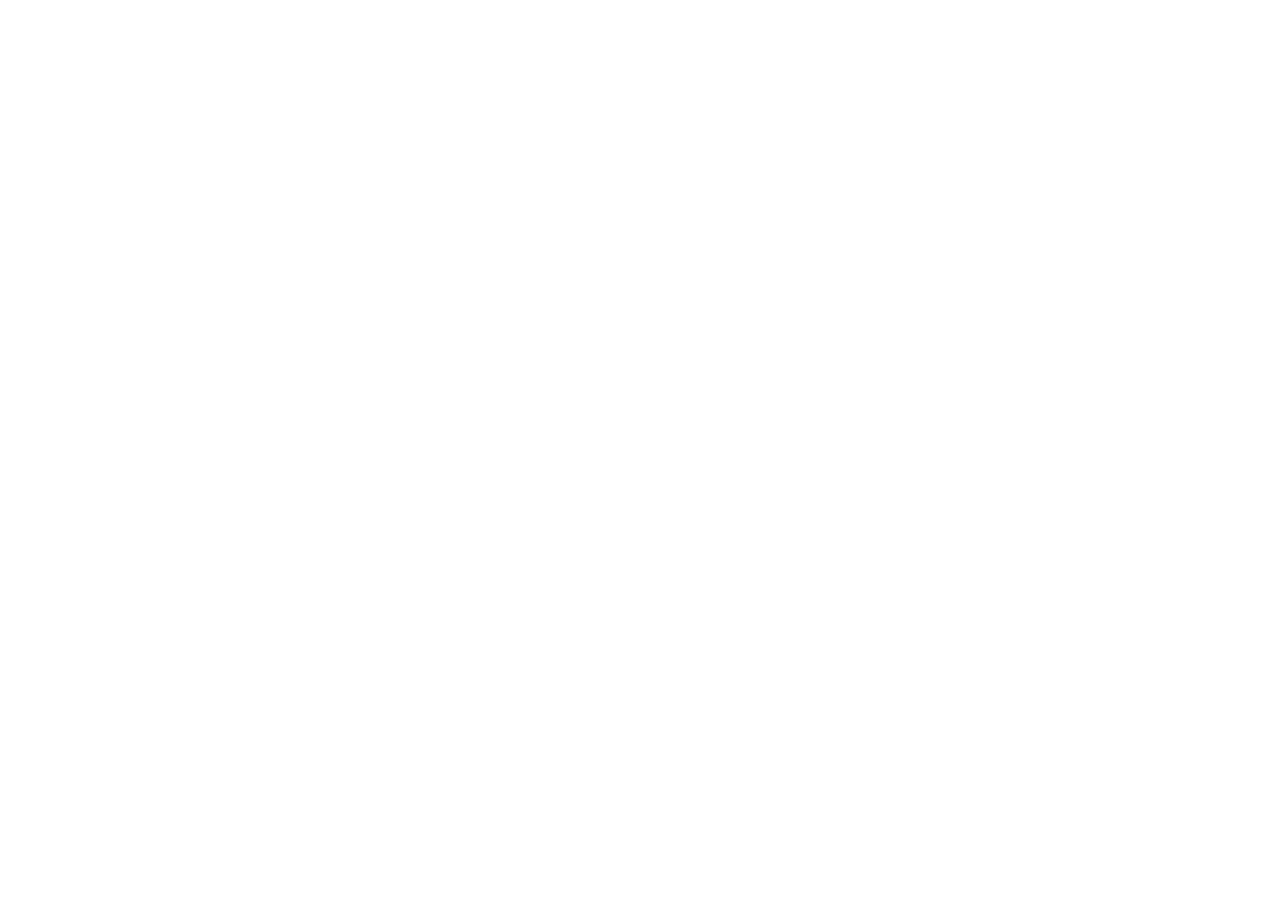
==== index.html @ 9cf73ecd "Added basic boilerplate files" ====
<!DOCTYPE html>
<html lang="en">
<head>
    <meta charset="UTF-8">
    <meta http-equiv="X-UA-Compatible" content="IE=edge">
    <meta name="viewport" content="width=device-width, initial-scale=1.0">
    <title>Sign up form</title>
    <link rel="stylesheet" href="./style.css">
    <script src="./script.js" defer></script>
</head>
<body>
    
</body>
</html>
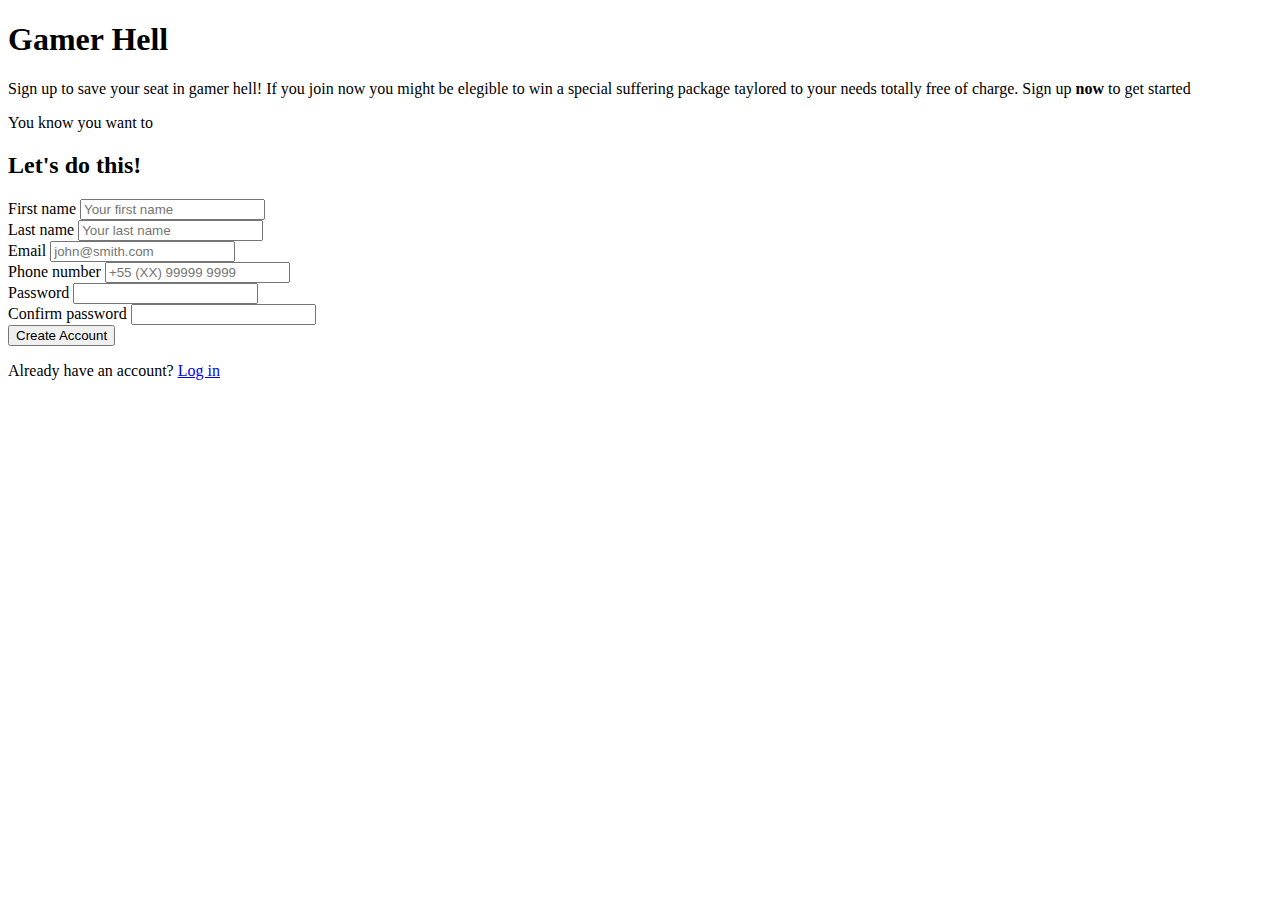
==== commit eeb47bd5: "Added basic HTML structure, images and fonts" ====
--- a/index.html
+++ b/index.html
@@ -9,6 +9,51 @@
     <script src="./script.js" defer></script>
 </head>
 <body>
-    
+    <section class="hero">
+        <div class="logoBG">
+            <h1>Gamer Hell</h1>
+        </div>
+    </section>
+    <section class="main">
+        <p>Sign up to save your seat in gamer hell! If you join now you might be elegible to win a special suffering package taylored to your needs totally free of charge. Sign up <strong>now</strong> to get started</p>
+        <p>You know you want to</p>
+        <h2>Let's do this!</h2>
+
+        <form action="#0" method="post" class="mainForm">
+            <div>
+                <label for="firstName">First name</label>
+                <input type="text" name="firstName" id="firstName" placeholder="Your first name" required>
+            </div>
+
+            <div>
+                <label for="lastName">Last name</label>
+                <input type="text" name="lastName" id="lastName" placeholder="Your last name" required>
+            </div>
+            
+            <div>
+                <label for="email">Email</label>
+                <input type="email" name="email" id="email" placeholder="john@smith.com" required>
+            </div>
+
+            <div>
+                <label for="phoneNumber">Phone number</label>
+                <input type="tel" name="phoneNumber" id="phoneNumber" placeholder="+55 (XX) 99999 9999" required>
+            </div>
+
+            <div>
+                <label for="password">Password</label>
+                <input type="password" name="password" id="password" required>
+            </div>
+            
+            <div>
+                <label for="confirmPw">Confirm password</label>
+                <input type="password" name="confirmPw" id="confirmPw" required>
+            </div>
+        </form>
+
+        <button type="submit">Create Account</button>
+        <p>Already have an account? <a href="#">Log in</a></p>
+
+    </section>
 </body>
 </html>--- a/style.css
+++ b/style.css
@@ -0,0 +1,10 @@
+@font-face {
+    font-family: 'OpenSans';
+    src: url(./fonts/OpenSans-VariableFont_wdth.ttf);
+    font-family: 'RobotoSlab';
+    src: url(./fonts/RobotoSlab-VariableFont_wght.ttf);
+}
+
+h1 {
+    font-family: 'OpenSans';
+}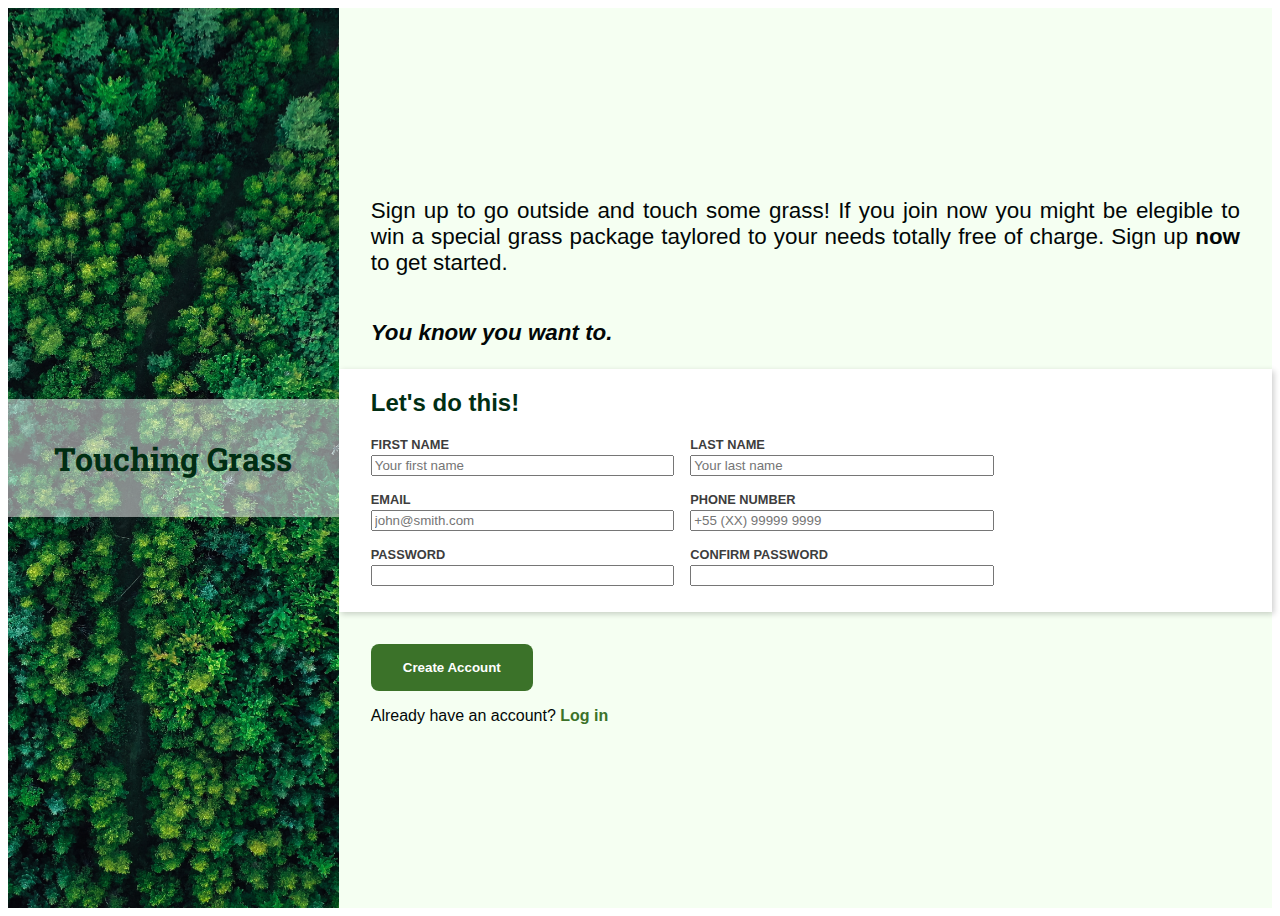
==== commit 8ae1583b: "Added CSS for a basic UI" ====
--- a/index.html
+++ b/index.html
@@ -6,53 +6,58 @@
     <meta name="viewport" content="width=device-width, initial-scale=1.0">
     <title>Sign up form</title>
     <link rel="stylesheet" href="./style.css">
+    <link rel="stylesheet" href="https://necolas.github.io/normalize.css/latest/normalize.css">
     <script src="./script.js" defer></script>
 </head>
 <body>
     <section class="hero">
         <div class="logoBG">
-            <h1>Gamer Hell</h1>
+            <h1>Touching Grass</h1>
         </div>
     </section>
+
     <section class="main">
-        <p>Sign up to save your seat in gamer hell! If you join now you might be elegible to win a special suffering package taylored to your needs totally free of charge. Sign up <strong>now</strong> to get started</p>
-        <p>You know you want to</p>
-        <h2>Let's do this!</h2>
+        <p>Sign up to go outside and touch some grass! If you join now you might be elegible to win a special grass package taylored to your needs totally free of charge. Sign up <strong>now</strong> to get started.</p>
+        <p><i>You know you want to.</i></p>
+        
+        <form action="#0" method="post" class="mainForm">
+            <h2>Let's do this!</h2>
 
-        <form action="#0" method="post" class="mainForm">
-            <div>
-                <label for="firstName">First name</label>
-                <input type="text" name="firstName" id="firstName" placeholder="Your first name" required>
-            </div>
-
-            <div>
-                <label for="lastName">Last name</label>
-                <input type="text" name="lastName" id="lastName" placeholder="Your last name" required>
-            </div>
-            
-            <div>
-                <label for="email">Email</label>
-                <input type="email" name="email" id="email" placeholder="john@smith.com" required>
-            </div>
-
-            <div>
-                <label for="phoneNumber">Phone number</label>
-                <input type="tel" name="phoneNumber" id="phoneNumber" placeholder="+55 (XX) 99999 9999" required>
-            </div>
-
-            <div>
-                <label for="password">Password</label>
-                <input type="password" name="password" id="password" required>
-            </div>
-            
-            <div>
-                <label for="confirmPw">Confirm password</label>
-                <input type="password" name="confirmPw" id="confirmPw" required>
+            <div class="inputs">
+                <div class="input">
+                    <label for="firstName">First name</label>
+                    <input type="text" name="firstName" id="firstName" placeholder="Your first name" required>
+                </div>
+                
+                <div class="input">
+                    <label for="lastName">Last name</label>
+                    <input type="text" name="lastName" id="lastName" placeholder="Your last name" required>
+                </div>
+                
+                <div class="input">
+                    <label for="email">Email</label>
+                    <input type="email" name="email" id="email" placeholder="john@smith.com" required>
+                </div>
+                
+                <div class="input">
+                    <label for="phoneNumber">Phone number</label>
+                    <input type="tel" name="phoneNumber" id="phoneNumber" placeholder="+55 (XX) 99999 9999" required>
+                </div>
+                
+                <div class="input">
+                    <label for="password">Password</label>
+                    <input type="password" name="password" id="password" required>
+                </div>
+                
+                <div class="input">
+                    <label for="confirmPw">Confirm password</label>
+                    <input type="password" name="confirmPw" id="confirmPw" required>
+                </div>
             </div>
         </form>
 
         <button type="submit">Create Account</button>
-        <p>Already have an account? <a href="#">Log in</a></p>
+        <p id="login">Already have an account? <a href="https://github.com/Vimpandra?tab=repositories" target="_blank">Log in</a></p>
 
     </section>
 </body>
--- a/style.css
+++ b/style.css
@@ -5,6 +5,121 @@
     src: url(./fonts/RobotoSlab-VariableFont_wght.ttf);
 }
 
-h1 {
-    font-family: 'OpenSans';
+:root {
+    --darkText: #020707;
+    --titles: #012E13;
+    --hilights: #3B7229;
+    --lightBG: #f5fff2;
+}
+
+body {
+    display: flex;
+}
+
+/* HERO BANNER */ 
+
+.hero {
+    width: 35vw;
+    height: 100vh;
+    background-image: url(./images/tim-foster-_jN46g5t2wk-unsplash.jpg);
+    background-color: green;
+    background-repeat: no-repeat;
+    background-position: center;
+    background-size: cover;
+    display: flex;
+    align-items: center;
+    justify-content: center;
+}
+
+.hero .logoBG {
+    background-color: rgba(265, 265, 265, 0.5);
+    width: 100%;
+}
+
+.hero .logoBG h1 {
+    color: var(--titles);
+    text-align: center;
+    padding: 1rem 0;
+    font-family: 'RobotoSlab', sans-serif;
+}
+
+/* MAIN FORM */
+
+.main {
+    background-color: var(--lightBG);
+    width: 100%;
+    font-family: 'OpenSans', sans-serif;
+    display: flex;
+    flex-direction: column;
+    justify-content: center;
+}
+
+.main button {
+    margin-top: 2rem;
+    margin-left: 2rem;
+    border: none;
+    color: white;
+    cursor: pointer;
+    background-color: var(--hilights);
+    padding: 1rem 2rem;
+    border-radius: 8px;
+    font-weight: bold;
+    width: fit-content;
+}
+
+.main p {
+    max-width: 70ch;
+    min-width: 30ch;
+    color: var(--darkText);
+    padding-left: 2rem;
+    padding-right: 2rem;
+    font-size: 1.4rem;
+    text-align: justify;
+}
+.main p i {
+    font-weight: bold;
+}
+
+#login {
+    font-size: 1rem;
+}
+
+#login a {
+    color: var(--hilights);
+    text-decoration: none;
+    font-weight: bold;
+}
+#login a:visited {
+    color: var(--titles);
+}
+
+.mainForm {
+    background-color: white;
+    padding-left: 2rem;
+    box-shadow: 2px 2px 6px rgba(0, 0, 0, 0.2);
+}
+
+.mainForm h2 {
+    color: var(--titles);
+}
+
+.inputs {
+    width: 70ch;
+    padding-bottom: 1.6rem;
+    display: grid;
+    grid-template-columns: 1fr 1fr;
+    column-gap: 1em;
+    row-gap: 1rem;
+}
+
+.input {
+    display: flex;
+    flex-direction: column;
+}
+.input label {
+    text-transform: uppercase;
+    font-size: 0.8rem;
+    font-weight: 800;
+    color: #3d3d3d;
+    margin-bottom: 0.2rem;
 }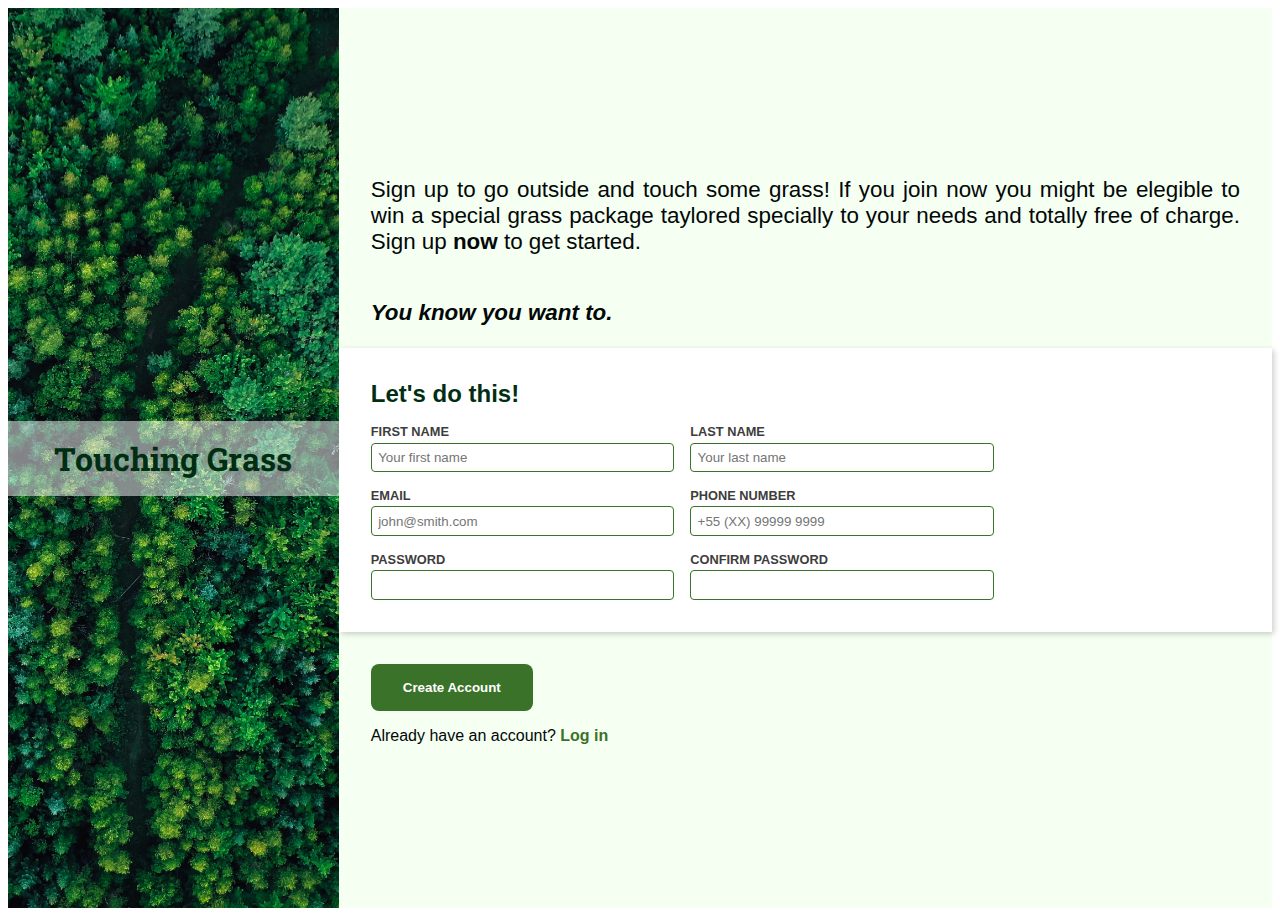
==== commit 35764dbd: "Some basic UI tweaks" ====
--- a/index.html
+++ b/index.html
@@ -17,46 +17,49 @@
     </section>
 
     <section class="main">
-        <p>Sign up to go outside and touch some grass! If you join now you might be elegible to win a special grass package taylored to your needs totally free of charge. Sign up <strong>now</strong> to get started.</p>
+        <p>Sign up to go outside and touch some grass! If you join now you might be elegible to win a special grass package taylored specially to your needs and totally free of charge. Sign up <strong>now</strong> to get started.</p>
         <p><i>You know you want to.</i></p>
         
         <form action="#0" method="post" class="mainForm">
-            <h2>Let's do this!</h2>
-
-            <div class="inputs">
-                <div class="input">
-                    <label for="firstName">First name</label>
-                    <input type="text" name="firstName" id="firstName" placeholder="Your first name" required>
-                </div>
+            <div class="formLabel">
                 
-                <div class="input">
-                    <label for="lastName">Last name</label>
-                    <input type="text" name="lastName" id="lastName" placeholder="Your last name" required>
-                </div>
+                <h2>Let's do this!</h2>
                 
-                <div class="input">
-                    <label for="email">Email</label>
-                    <input type="email" name="email" id="email" placeholder="john@smith.com" required>
-                </div>
-                
-                <div class="input">
-                    <label for="phoneNumber">Phone number</label>
-                    <input type="tel" name="phoneNumber" id="phoneNumber" placeholder="+55 (XX) 99999 9999" required>
-                </div>
-                
-                <div class="input">
-                    <label for="password">Password</label>
-                    <input type="password" name="password" id="password" required>
-                </div>
-                
-                <div class="input">
-                    <label for="confirmPw">Confirm password</label>
-                    <input type="password" name="confirmPw" id="confirmPw" required>
+                <div class="inputs">
+                    <div class="input">
+                        <label for="firstName">First name</label>
+                        <input type="text" name="firstName" id="firstName" placeholder="Your first name" required>
+                    </div>
+                    
+                    <div class="input">
+                        <label for="lastName">Last name</label>
+                        <input type="text" name="lastName" id="lastName" placeholder="Your last name" required>
+                    </div>
+                    
+                    <div class="input">
+                        <label for="email">Email</label>
+                        <input type="email" name="email" id="email" placeholder="john@smith.com" required>
+                    </div>
+                    
+                    <div class="input">
+                        <label for="phoneNumber">Phone number</label>
+                        <input type="tel" name="phoneNumber" id="phoneNumber" placeholder="+55 (XX) 99999 9999" required>
+                    </div>
+                    
+                    <div class="input">
+                        <label for="password">Password</label>
+                        <input type="password" name="password" id="password" required>
+                    </div>
+                    
+                    <div class="input">
+                        <label for="confirmPw">Confirm password</label>
+                        <input type="password" name="confirmPw" id="confirmPw" required>
+                    </div>
                 </div>
             </div>
+            <button type="submit">Create Account</button>
         </form>
-
-        <button type="submit">Create Account</button>
+        
         <p id="login">Already have an account? <a href="https://github.com/Vimpandra?tab=repositories" target="_blank">Log in</a></p>
 
     </section>
--- a/style.css
+++ b/style.css
@@ -3,6 +3,10 @@
     src: url(./fonts/OpenSans-VariableFont_wdth.ttf);
     font-family: 'RobotoSlab';
     src: url(./fonts/RobotoSlab-VariableFont_wght.ttf);
+}
+h1, h2, h3, h4, h5, h6 {
+    margin: 0;
+    padding: 0;
 }
 
 :root {
@@ -93,19 +97,19 @@
     color: var(--titles);
 }
 
-.mainForm {
+.formLabel {
     background-color: white;
-    padding-left: 2rem;
+    padding: 2rem;
     box-shadow: 2px 2px 6px rgba(0, 0, 0, 0.2);
 }
 
 .mainForm h2 {
     color: var(--titles);
+    margin-bottom: 1rem;
 }
 
 .inputs {
     width: 70ch;
-    padding-bottom: 1.6rem;
     display: grid;
     grid-template-columns: 1fr 1fr;
     column-gap: 1em;
@@ -122,4 +126,12 @@
     font-weight: 800;
     color: #3d3d3d;
     margin-bottom: 0.2rem;
-}+}
+
+input {
+    padding: 0.4rem;
+    border: 1px solid var(--hilights);
+    border-radius: 4px;
+    color: var(--darkText);
+}
+
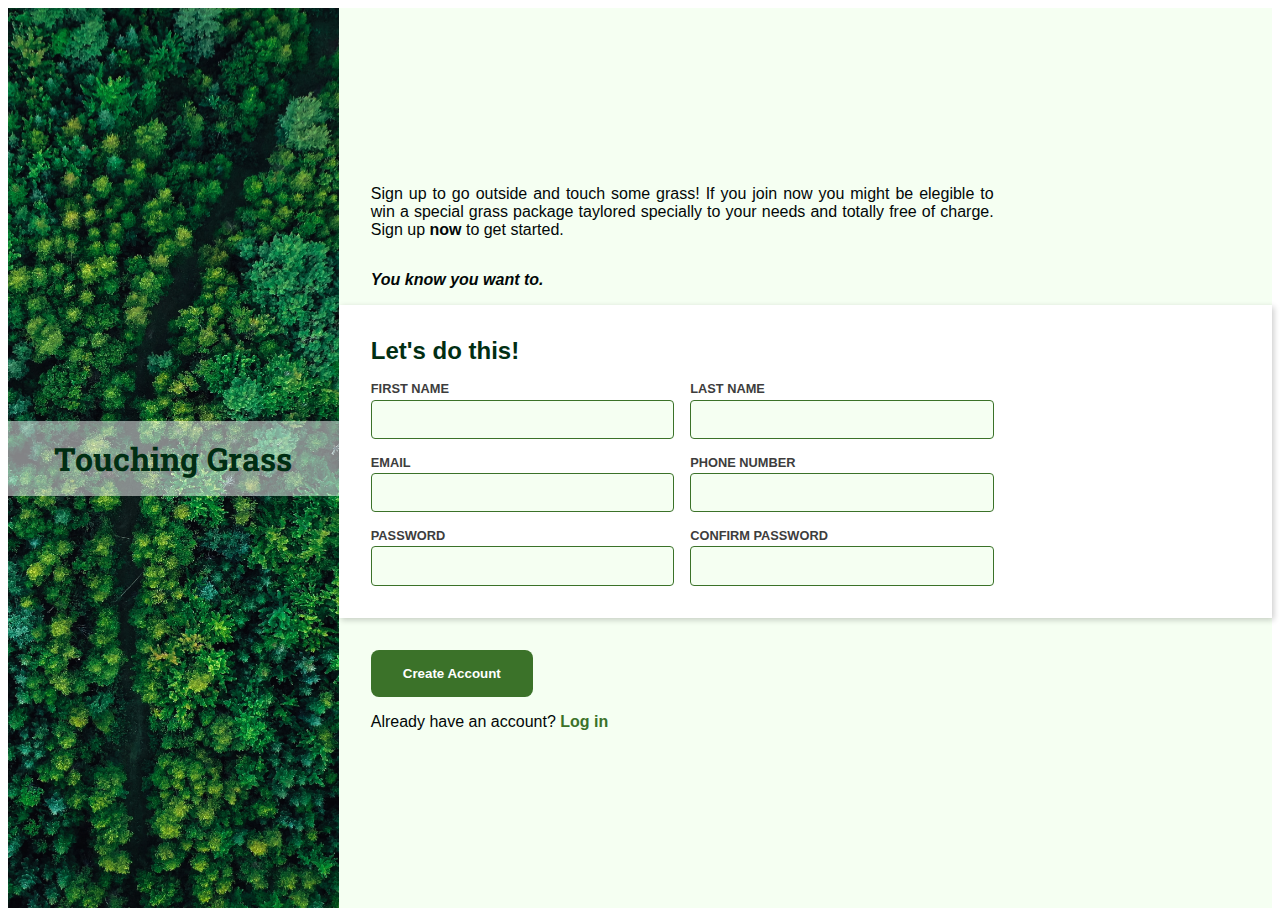
==== commit 21a0d65d: "Added a basic results page" ====
--- a/index.html
+++ b/index.html
@@ -20,7 +20,7 @@
         <p>Sign up to go outside and touch some grass! If you join now you might be elegible to win a special grass package taylored specially to your needs and totally free of charge. Sign up <strong>now</strong> to get started.</p>
         <p><i>You know you want to.</i></p>
         
-        <form action="#0" method="post" class="mainForm">
+        <form action="results.html" method="get" class="mainForm">
             <div class="formLabel">
                 
                 <h2>Let's do this!</h2>
@@ -28,22 +28,22 @@
                 <div class="inputs">
                     <div class="input">
                         <label for="firstName">First name</label>
-                        <input type="text" name="firstName" id="firstName" placeholder="Your first name" required>
+                        <input type="text" name="firstName" id="firstName" required>
                     </div>
                     
                     <div class="input">
                         <label for="lastName">Last name</label>
-                        <input type="text" name="lastName" id="lastName" placeholder="Your last name" required>
+                        <input type="text" name="lastName" id="lastName" required>
                     </div>
                     
                     <div class="input">
                         <label for="email">Email</label>
-                        <input type="email" name="email" id="email" placeholder="john@smith.com" required>
+                        <input type="email" name="email" id="email" required>
                     </div>
                     
                     <div class="input">
                         <label for="phoneNumber">Phone number</label>
-                        <input type="tel" name="phoneNumber" id="phoneNumber" placeholder="+55 (XX) 99999 9999" required>
+                        <input type="tel" name="phoneNumber" id="phoneNumber" required>
                     </div>
                     
                     <div class="input">
--- a/style.css
+++ b/style.css
@@ -77,7 +77,7 @@
     color: var(--darkText);
     padding-left: 2rem;
     padding-right: 2rem;
-    font-size: 1.4rem;
+    font-size: clamp(0.8rem, 1rem, 1.4rem);
     text-align: justify;
 }
 .main p i {
@@ -119,19 +119,27 @@
 .input {
     display: flex;
     flex-direction: column;
+    position: relative;
 }
+
+.input input {
+    padding: 0.6rem;
+    border: 1px solid var(--hilights);
+    border-radius: 4px;
+    color: var(--darkText);
+    position: relative;
+    font-size: 1rem;
+    background-color: var(--lightBG);
+}
+
 .input label {
     text-transform: uppercase;
+    font-weight: 800;
     font-size: 0.8rem;
-    font-weight: 800;
     color: #3d3d3d;
     margin-bottom: 0.2rem;
 }
 
-input {
-    padding: 0.4rem;
-    border: 1px solid var(--hilights);
-    border-radius: 4px;
-    color: var(--darkText);
+.input input:focus {
+    background-color: white;
 }
-
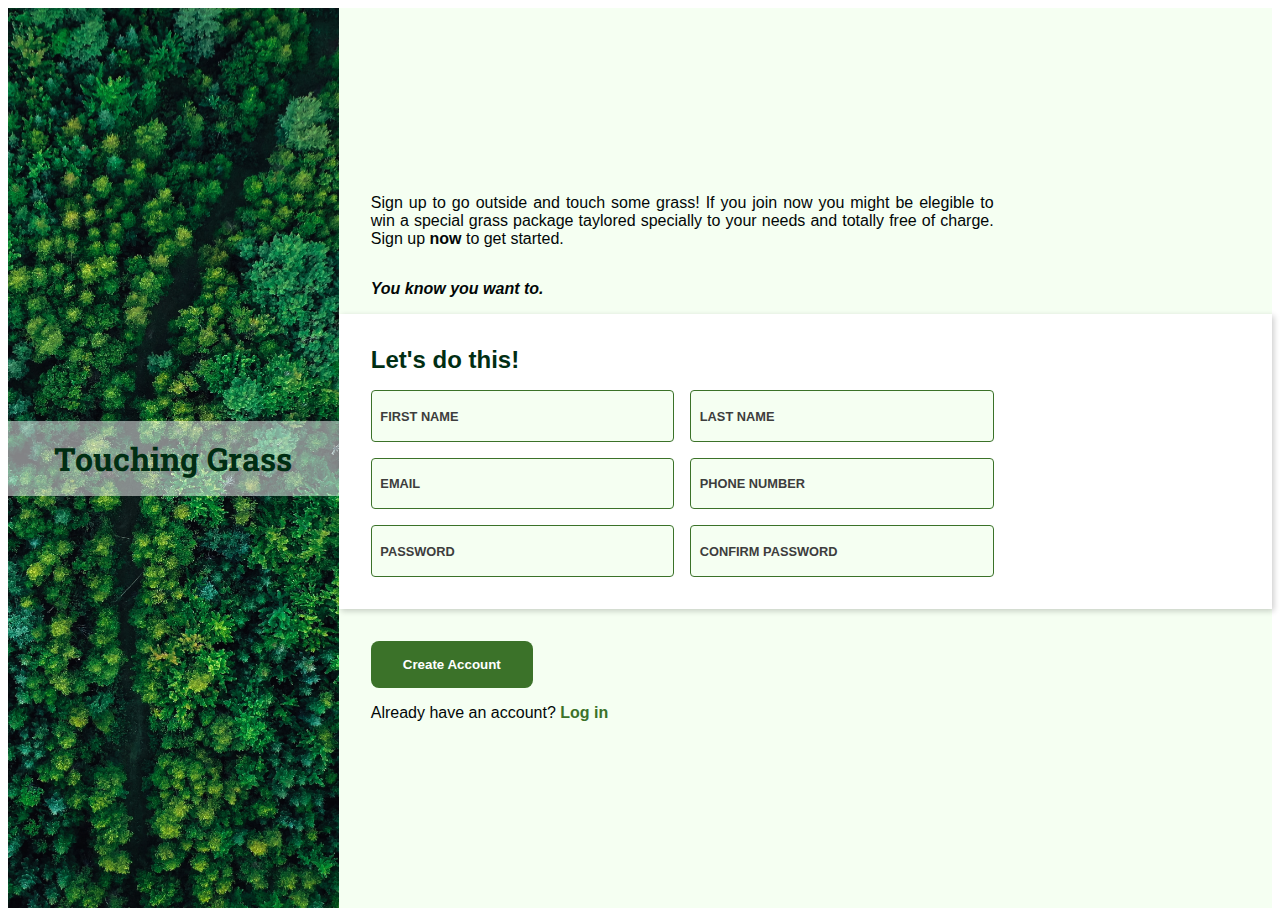
==== commit f78249ba: "Added input label animations" ====
--- a/index.html
+++ b/index.html
@@ -27,33 +27,33 @@
                 
                 <div class="inputs">
                     <div class="input">
+                        <input type="text" name="firstName" id="firstName" required>
                         <label for="firstName">First name</label>
-                        <input type="text" name="firstName" id="firstName" required>
                     </div>
                     
                     <div class="input">
+                        <input type="text" name="lastName" id="lastName" required>
                         <label for="lastName">Last name</label>
-                        <input type="text" name="lastName" id="lastName" required>
                     </div>
                     
                     <div class="input">
+                        <input type="email" name="email" id="email" required>
                         <label for="email">Email</label>
-                        <input type="email" name="email" id="email" required>
                     </div>
                     
                     <div class="input">
+                        <input type="tel" name="phoneNumber" id="phoneNumber" accept="number" required>
                         <label for="phoneNumber">Phone number</label>
-                        <input type="tel" name="phoneNumber" id="phoneNumber" required>
                     </div>
                     
                     <div class="input">
+                        <input type="password" name="password" id="password" required>
                         <label for="password">Password</label>
-                        <input type="password" name="password" id="password" required>
                     </div>
                     
                     <div class="input">
+                        <input type="password" name="confirmPw" id="confirmPw" required>
                         <label for="confirmPw">Confirm password</label>
-                        <input type="password" name="confirmPw" id="confirmPw" required>
                     </div>
                 </div>
             </div>
--- a/style.css
+++ b/style.css
@@ -123,7 +123,10 @@
 }
 
 .input input {
-    padding: 0.6rem;
+    padding-top: 1.4rem;
+    padding-bottom: 0.6rem;
+    padding-left: 0.6rem;
+    padding-right: 0.6rem;
     border: 1px solid var(--hilights);
     border-radius: 4px;
     color: var(--darkText);
@@ -138,8 +141,26 @@
     font-size: 0.8rem;
     color: #3d3d3d;
     margin-bottom: 0.2rem;
+    position: absolute;
+    left: 0.6rem;
+    top: 50%;
+    transform: translateY(-50%);
+    transition: all 0.2s;
 }
+
 
 .input input:focus {
     background-color: white;
+    box-shadow: 2px 2px 6px rgba(0, 0, 0, 0.2);
 }
+
+
+.input input:required {
+    border: 1px solid var(--hilights);
+}
+
+.input input:focus ~ label,
+.input input.filled ~ label {
+    font-size: 0.6rem;
+    top: 1rem; 
+}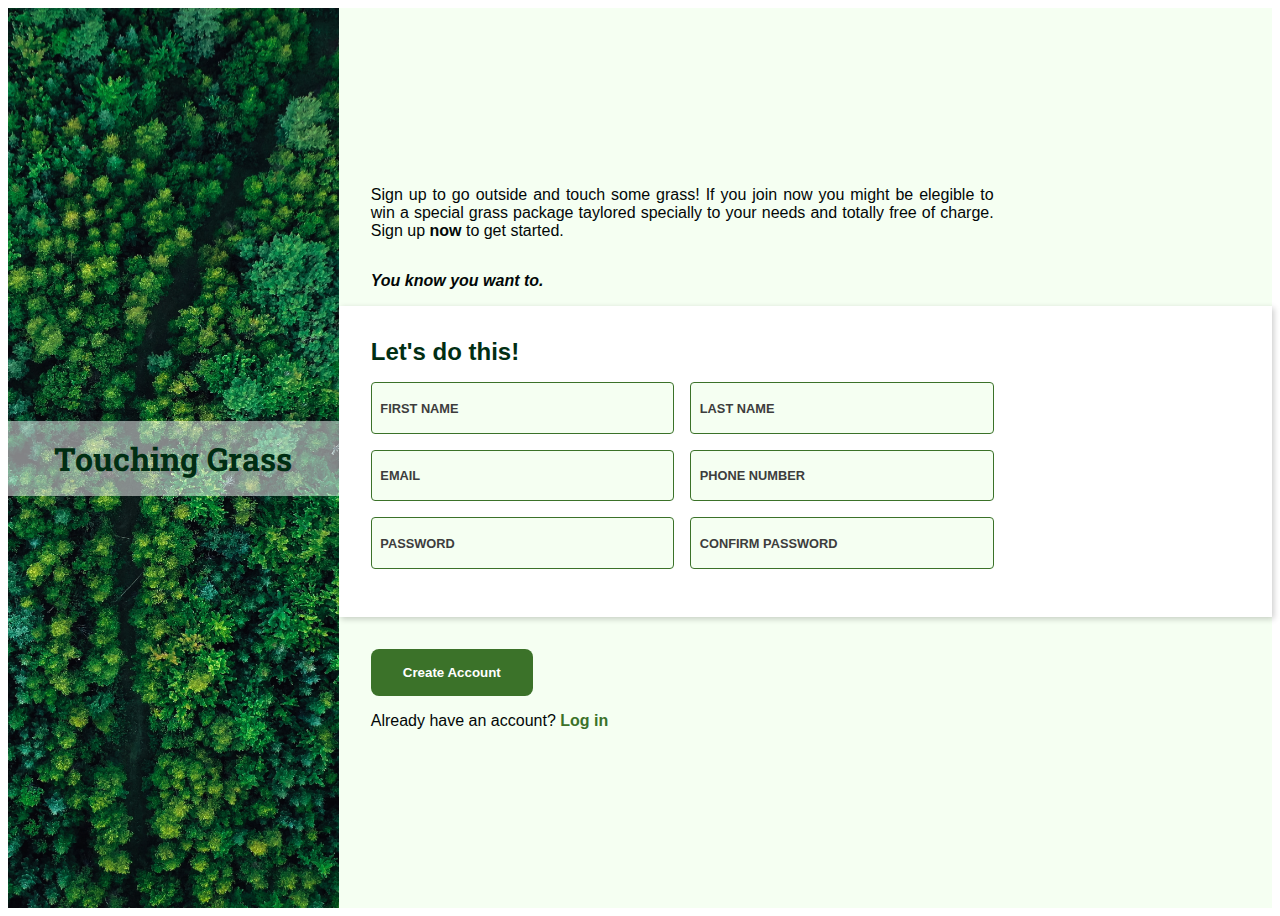
==== commit 1a8f8b35: "Added an error if the passwords don't match" ====
--- a/index.html
+++ b/index.html
@@ -20,7 +20,7 @@
         <p>Sign up to go outside and touch some grass! If you join now you might be elegible to win a special grass package taylored specially to your needs and totally free of charge. Sign up <strong>now</strong> to get started.</p>
         <p><i>You know you want to.</i></p>
         
-        <form action="results.html" method="get" class="mainForm">
+        <form id="form" action="results.html" method="get" class="mainForm">
             <div class="formLabel">
                 
                 <h2>Let's do this!</h2>
@@ -42,7 +42,7 @@
                     </div>
                     
                     <div class="input">
-                        <input type="tel" name="phoneNumber" id="phoneNumber" accept="number" required>
+                        <input type="tel" name="phoneNumber" id="phoneNumber" required>
                         <label for="phoneNumber">Phone number</label>
                     </div>
                     
@@ -55,6 +55,9 @@
                         <input type="password" name="confirmPw" id="confirmPw" required>
                         <label for="confirmPw">Confirm password</label>
                     </div>
+
+                    <div class="errorMessage" id="pwErrorMessage"></div>
+
                 </div>
             </div>
             <button type="submit">Create Account</button>
--- a/style.css
+++ b/style.css
@@ -163,4 +163,8 @@
 .input input.filled ~ label {
     font-size: 0.6rem;
     top: 1rem; 
+}
+
+.errorMessage {
+    color: red;
 }